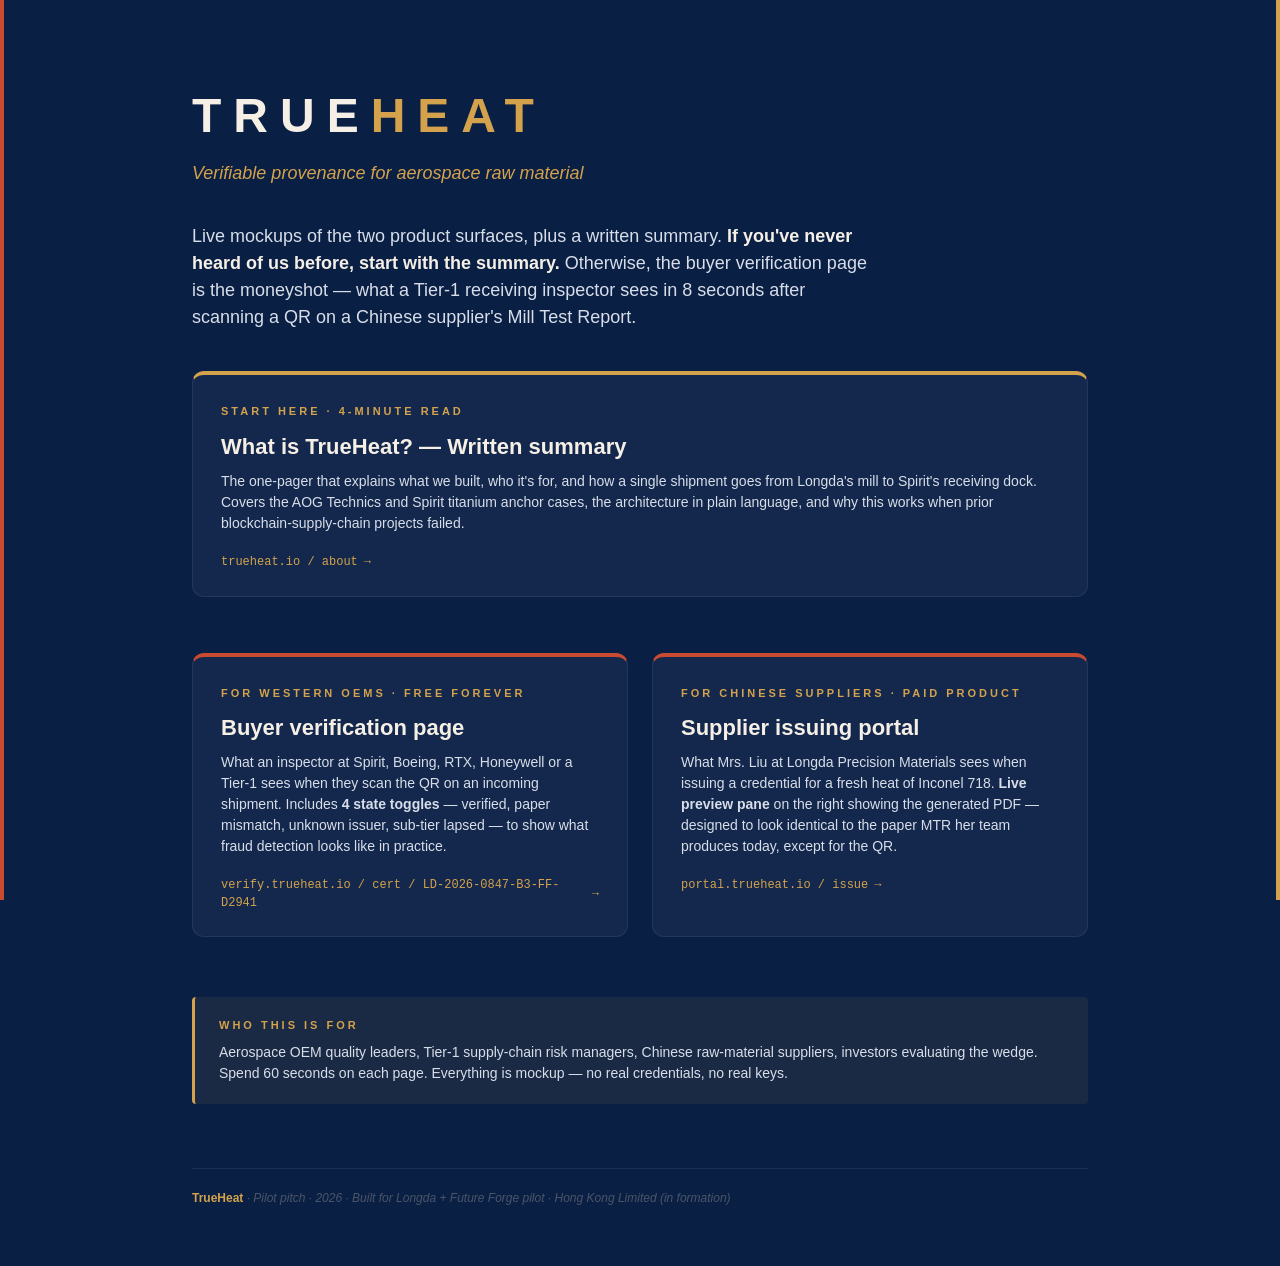
==== index.html @ ebcb7519 "Add /summary page and feature it on landing" ====
<!DOCTYPE html>
<html lang="en">
<head>
<meta charset="UTF-8">
<meta name="viewport" content="width=device-width, initial-scale=1.0">
<title>TrueHeat — Live Mocks</title>
<style>
  :root {
    --navy: #0A1F44;
    --navy-soft: #13284C;
    --cream: #F5EFE6;
    --copper: #C84B31;
    --gold: #D4A24C;
    --slate: #4A5568;
    --ice: #D8DEE9;
  }
  * { box-sizing: border-box; margin: 0; padding: 0; }
  body {
    font-family: -apple-system, BlinkMacSystemFont, "Segoe UI", Roboto, sans-serif;
    background: var(--navy);
    color: var(--cream);
    min-height: 100vh;
    line-height: 1.5;
  }
  .stripe-l, .stripe-r {
    position: fixed;
    top: 0;
    bottom: 0;
    width: 4px;
  }
  .stripe-l { left: 0; background: var(--copper); }
  .stripe-r { right: 0; background: var(--gold); }

  .container {
    max-width: 960px;
    margin: 0 auto;
    padding: 80px 32px 60px;
  }
  .brand {
    font-weight: 700;
    letter-spacing: 12px;
    font-size: 48px;
    color: var(--cream);
  }
  .brand span { color: var(--gold); }
  .tagline {
    color: var(--gold);
    font-style: italic;
    font-size: 18px;
    margin-top: 8px;
  }
  .lede {
    margin-top: 36px;
    font-size: 18px;
    color: var(--ice);
    max-width: 680px;
  }
  .lede strong { color: var(--cream); }

  .grid {
    margin-top: 56px;
    display: grid;
    grid-template-columns: 1fr 1fr;
    gap: 24px;
  }
  .card {
    background: var(--navy-soft);
    border-radius: 12px;
    padding: 28px 28px 24px;
    text-decoration: none;
    color: inherit;
    border: 1px solid rgba(255,255,255,0.08);
    border-top: 4px solid var(--copper);
    transition: transform 0.15s, border-color 0.15s;
    display: block;
  }
  .card:hover {
    transform: translateY(-3px);
    border-top-color: var(--gold);
  }
  .card .eyebrow {
    color: var(--gold);
    font-size: 11px;
    text-transform: uppercase;
    letter-spacing: 3px;
    font-weight: 700;
    margin-bottom: 10px;
  }
  .card .title {
    font-size: 22px;
    font-weight: 700;
    color: var(--cream);
    margin-bottom: 8px;
  }
  .card .body {
    color: var(--ice);
    font-size: 14px;
    margin-bottom: 14px;
  }
  .card .url {
    color: var(--gold);
    font-family: "SF Mono", Menlo, monospace;
    font-size: 12px;
    display: inline-flex;
    align-items: center;
    gap: 6px;
  }
  .card .url::after { content: "→"; transition: transform 0.15s; }
  .card:hover .url::after { transform: translateX(4px); }

  .who {
    margin-top: 60px;
    background: rgba(212,162,76,0.08);
    border-left: 3px solid var(--gold);
    padding: 20px 24px;
    border-radius: 4px;
  }
  .who h3 {
    color: var(--gold);
    text-transform: uppercase;
    letter-spacing: 3px;
    font-size: 11px;
    margin-bottom: 8px;
  }
  .who p {
    color: var(--ice);
    font-size: 14px;
  }

  .footer {
    margin-top: 64px;
    color: var(--slate);
    font-size: 12px;
    border-top: 1px solid rgba(255,255,255,0.08);
    padding-top: 20px;
    font-style: italic;
  }
  .footer strong { color: var(--gold); font-style: normal; }

  @media (max-width: 640px) {
    .container { padding: 48px 20px; }
    .brand { font-size: 32px; letter-spacing: 6px; }
    .grid { grid-template-columns: 1fr; }
  }
</style>
</head>
<body>

<div class="stripe-l"></div>
<div class="stripe-r"></div>

<div class="container">

  <div class="brand">TRUE<span>HEAT</span></div>
  <div class="tagline">Verifiable provenance for aerospace raw material</div>

  <div class="lede">
    Live mockups of the two product surfaces, plus a written summary. <strong>If you've never heard of us before, start with the summary.</strong> Otherwise, the buyer verification page is the moneyshot — what a Tier-1 receiving inspector sees in 8 seconds after scanning a QR on a Chinese supplier's Mill Test Report.
  </div>

  <a href="summary.html" class="card" style="margin-top:40px;display:block;border-top-color:var(--gold);">
    <div class="eyebrow" style="color:var(--gold);">Start here · 4-minute read</div>
    <div class="title">What is TrueHeat? — Written summary</div>
    <div class="body">
      The one-pager that explains what we built, who it's for, and how a single shipment goes from Longda's mill to Spirit's receiving dock. Covers the AOG Technics and Spirit titanium anchor cases, the architecture in plain language, and why this works when prior blockchain-supply-chain projects failed.
    </div>
    <div class="url" style="color:var(--gold);">trueheat.io / about</div>
  </a>

  <div class="grid">

    <a href="buyer-verify.html" class="card">
      <div class="eyebrow">For Western OEMs · Free forever</div>
      <div class="title">Buyer verification page</div>
      <div class="body">
        What an inspector at Spirit, Boeing, RTX, Honeywell or a Tier-1 sees when they scan the QR on an incoming shipment. Includes <strong>4 state toggles</strong> — verified, paper mismatch, unknown issuer, sub-tier lapsed — to show what fraud detection looks like in practice.
      </div>
      <div class="url">verify.trueheat.io / cert / LD-2026-0847-B3-FF-D2941</div>
    </a>

    <a href="supplier-portal.html" class="card">
      <div class="eyebrow">For Chinese suppliers · Paid product</div>
      <div class="title">Supplier issuing portal</div>
      <div class="body">
        What Mrs. Liu at Longda Precision Materials sees when issuing a credential for a fresh heat of Inconel 718. <strong>Live preview pane</strong> on the right showing the generated PDF — designed to look identical to the paper MTR her team produces today, except for the QR.
      </div>
      <div class="url">portal.trueheat.io / issue</div>
    </a>

  </div>

  <div class="who">
    <h3>Who this is for</h3>
    <p>
      Aerospace OEM quality leaders, Tier-1 supply-chain risk managers, Chinese raw-material suppliers, investors evaluating the wedge. Spend 60 seconds on each page. Everything is mockup — no real credentials, no real keys.
    </p>
  </div>

  <div class="footer">
    <strong>TrueHeat</strong> · Pilot pitch · 2026 · Built for Longda + Future Forge pilot · Hong Kong Limited (in formation)
  </div>

</div>

</body>
</html>
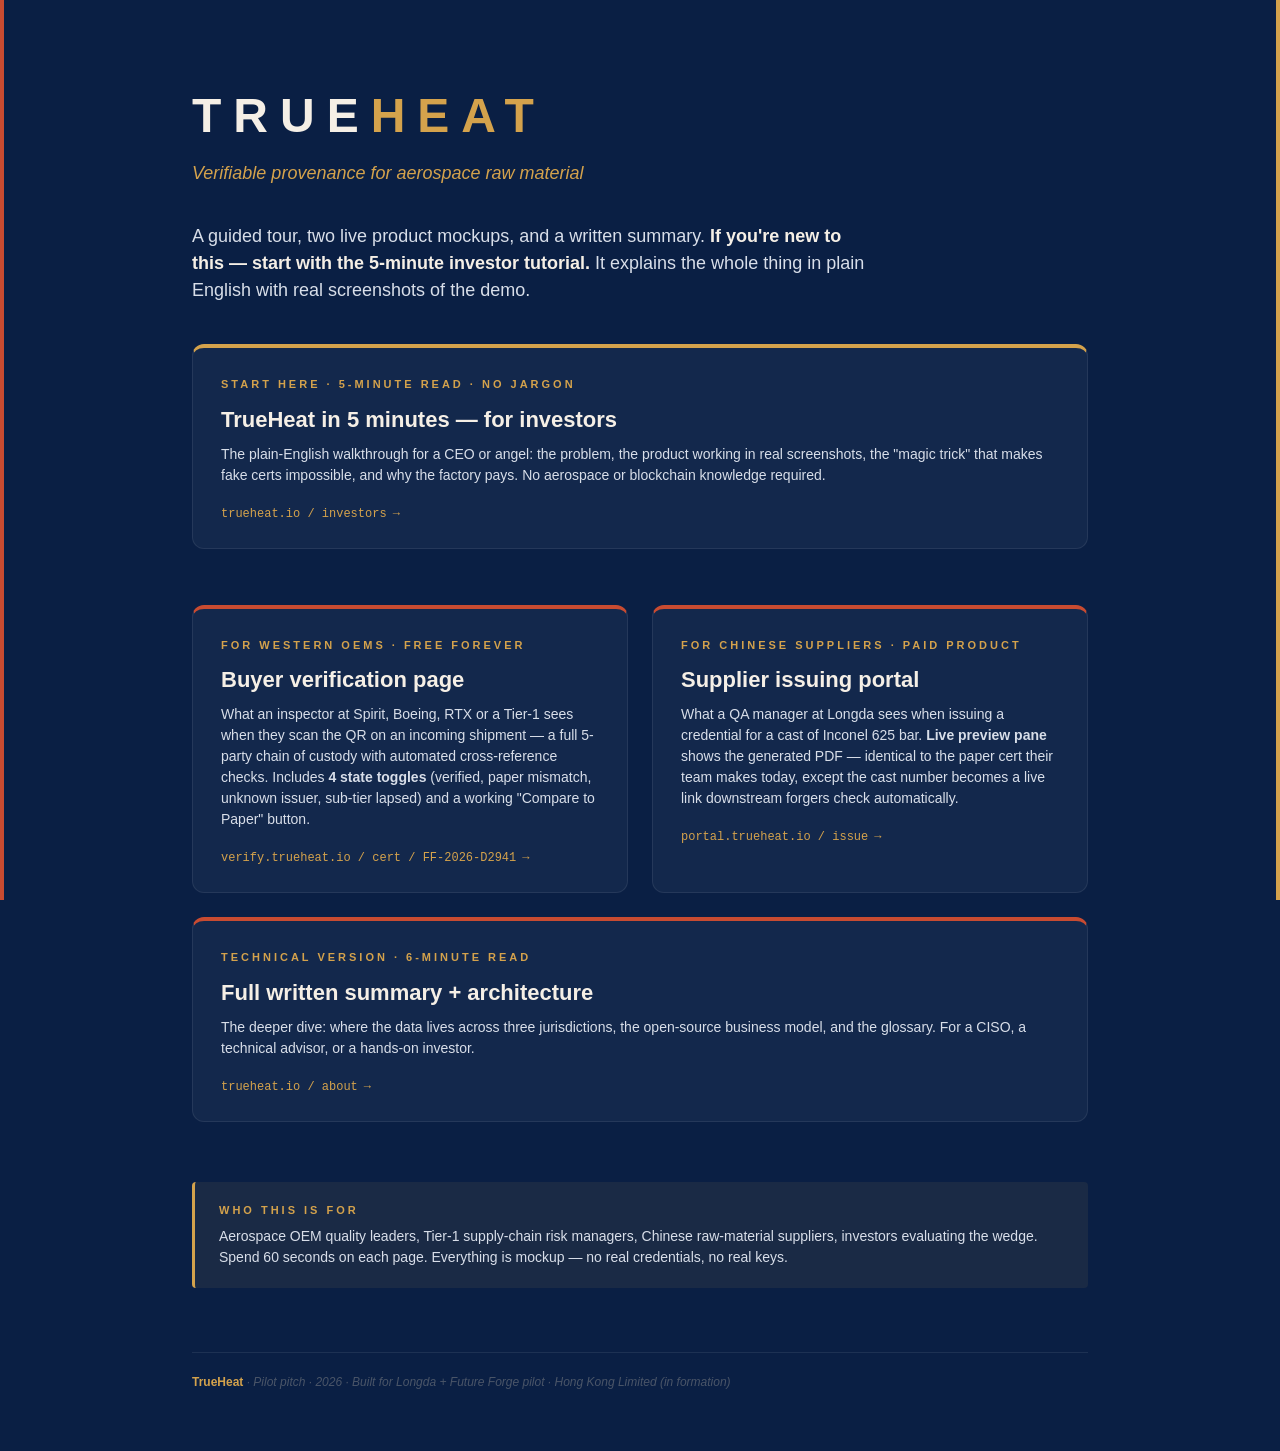
==== commit 70dba547: "Ground demo in real aerospace cert structure (Inconel 625 5-party chain); add investor tutorial with" ====
--- a/index.html
+++ b/index.html
@@ -155,16 +155,16 @@
   <div class="tagline">Verifiable provenance for aerospace raw material</div>
 
   <div class="lede">
-    Live mockups of the two product surfaces, plus a written summary. <strong>If you've never heard of us before, start with the summary.</strong> Otherwise, the buyer verification page is the moneyshot — what a Tier-1 receiving inspector sees in 8 seconds after scanning a QR on a Chinese supplier's Mill Test Report.
-  </div>
-
-  <a href="summary.html" class="card" style="margin-top:40px;display:block;border-top-color:var(--gold);">
-    <div class="eyebrow" style="color:var(--gold);">Start here · 4-minute read</div>
-    <div class="title">What is TrueHeat? — Written summary</div>
+    A guided tour, two live product mockups, and a written summary. <strong>If you're new to this — start with the 5-minute investor tutorial.</strong> It explains the whole thing in plain English with real screenshots of the demo.
+  </div>
+
+  <a href="investor-tutorial.html" class="card" style="margin-top:40px;display:block;border-top-color:var(--gold);">
+    <div class="eyebrow" style="color:var(--gold);">Start here · 5-minute read · no jargon</div>
+    <div class="title">TrueHeat in 5 minutes — for investors</div>
     <div class="body">
-      The one-pager that explains what we built, who it's for, and how a single shipment goes from Longda's mill to Spirit's receiving dock. Covers the AOG Technics and Spirit titanium anchor cases, the architecture in plain language, and why this works when prior blockchain-supply-chain projects failed.
+      The plain-English walkthrough for a CEO or angel: the problem, the product working in real screenshots, the "magic trick" that makes fake certs impossible, and why the factory pays. No aerospace or blockchain knowledge required.
     </div>
-    <div class="url" style="color:var(--gold);">trueheat.io / about</div>
+    <div class="url" style="color:var(--gold);">trueheat.io / investors</div>
   </a>
 
   <div class="grid">
@@ -173,21 +173,30 @@
       <div class="eyebrow">For Western OEMs · Free forever</div>
       <div class="title">Buyer verification page</div>
       <div class="body">
-        What an inspector at Spirit, Boeing, RTX, Honeywell or a Tier-1 sees when they scan the QR on an incoming shipment. Includes <strong>4 state toggles</strong> — verified, paper mismatch, unknown issuer, sub-tier lapsed — to show what fraud detection looks like in practice.
+        What an inspector at Spirit, Boeing, RTX or a Tier-1 sees when they scan the QR on an incoming shipment — a full 5-party chain of custody with automated cross-reference checks. Includes <strong>4 state toggles</strong> (verified, paper mismatch, unknown issuer, sub-tier lapsed) and a working "Compare to Paper" button.
       </div>
-      <div class="url">verify.trueheat.io / cert / LD-2026-0847-B3-FF-D2941</div>
+      <div class="url">verify.trueheat.io / cert / FF-2026-D2941</div>
     </a>
 
     <a href="supplier-portal.html" class="card">
       <div class="eyebrow">For Chinese suppliers · Paid product</div>
       <div class="title">Supplier issuing portal</div>
       <div class="body">
-        What Mrs. Liu at Longda Precision Materials sees when issuing a credential for a fresh heat of Inconel 718. <strong>Live preview pane</strong> on the right showing the generated PDF — designed to look identical to the paper MTR her team produces today, except for the QR.
+        What a QA manager at Longda sees when issuing a credential for a cast of Inconel 625 bar. <strong>Live preview pane</strong> shows the generated PDF — identical to the paper cert their team makes today, except the cast number becomes a live link downstream forgers check automatically.
       </div>
       <div class="url">portal.trueheat.io / issue</div>
     </a>
 
   </div>
+
+  <a href="summary.html" class="card" style="margin-top:24px;display:block;">
+    <div class="eyebrow">Technical version · 6-minute read</div>
+    <div class="title">Full written summary + architecture</div>
+    <div class="body">
+      The deeper dive: where the data lives across three jurisdictions, the open-source business model, and the glossary. For a CISO, a technical advisor, or a hands-on investor.
+    </div>
+    <div class="url">trueheat.io / about</div>
+  </a>
 
   <div class="who">
     <h3>Who this is for</h3>
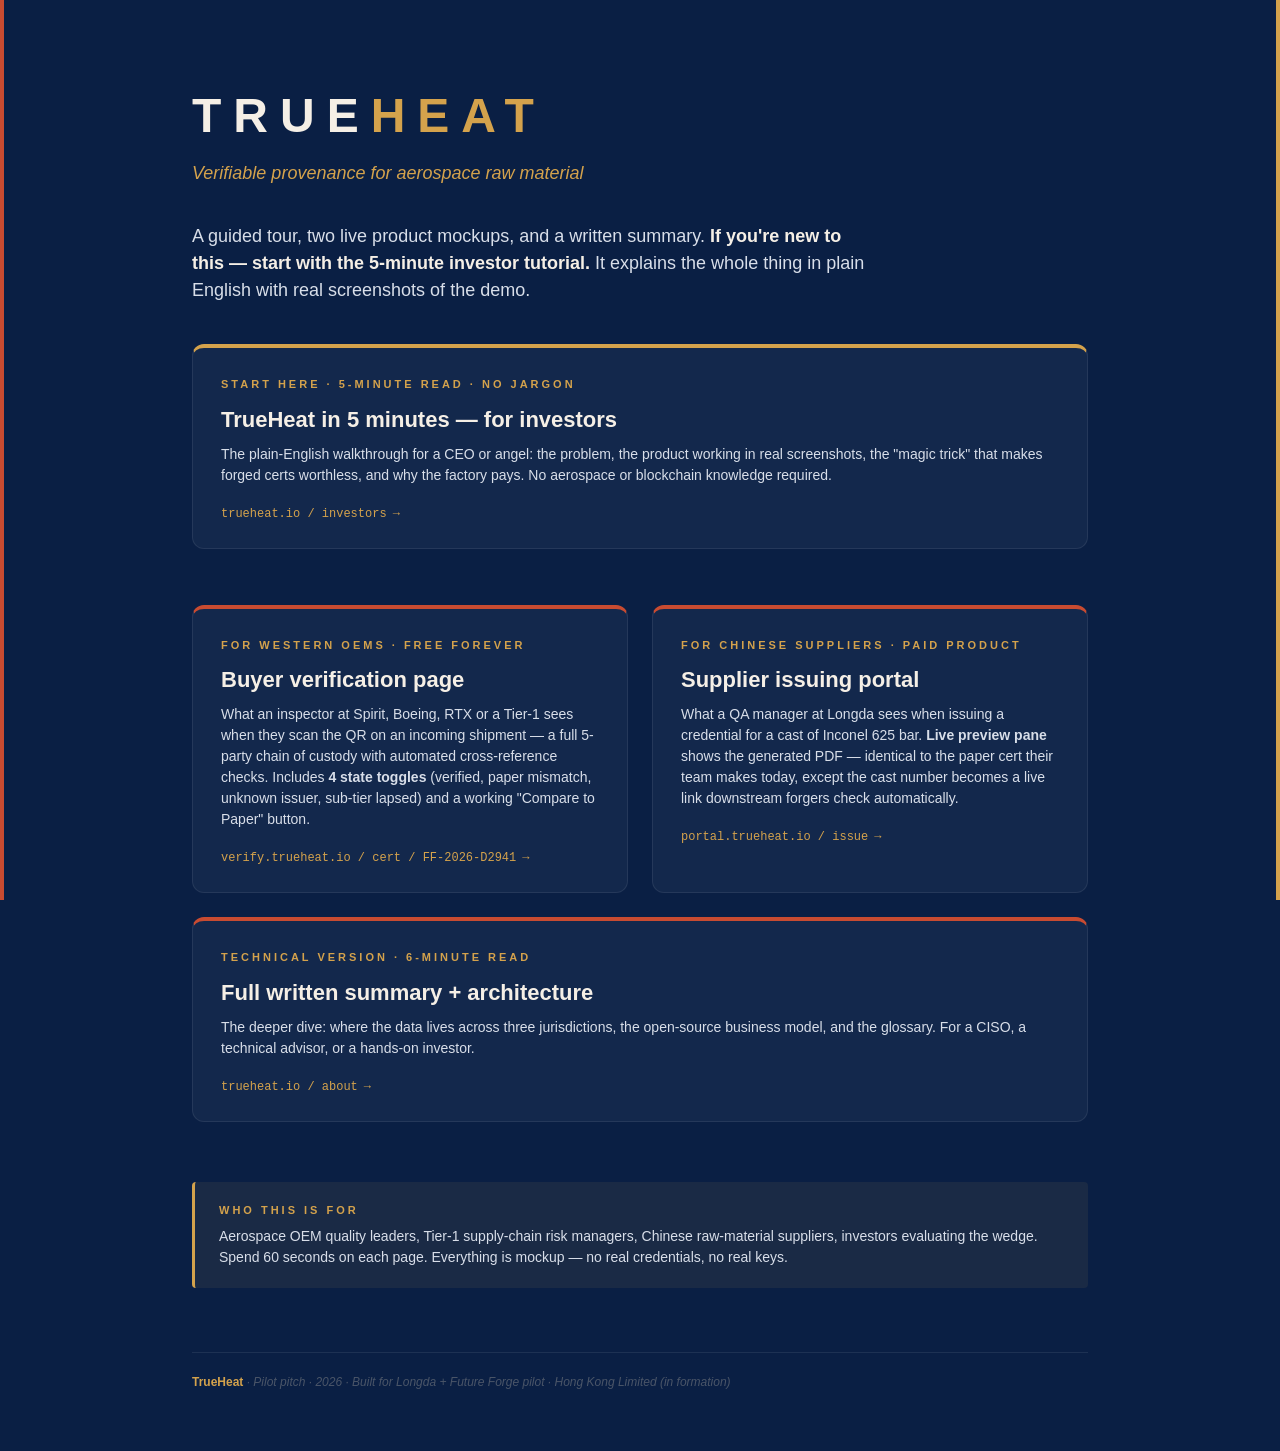
==== commit 57947c52: "Claim discipline: 'forged certificate worthless' not 'impossible to fake'; add honest-limit section " ====
--- a/index.html
+++ b/index.html
@@ -162,7 +162,7 @@
     <div class="eyebrow" style="color:var(--gold);">Start here · 5-minute read · no jargon</div>
     <div class="title">TrueHeat in 5 minutes — for investors</div>
     <div class="body">
-      The plain-English walkthrough for a CEO or angel: the problem, the product working in real screenshots, the "magic trick" that makes fake certs impossible, and why the factory pays. No aerospace or blockchain knowledge required.
+      The plain-English walkthrough for a CEO or angel: the problem, the product working in real screenshots, the "magic trick" that makes forged certs worthless, and why the factory pays. No aerospace or blockchain knowledge required.
     </div>
     <div class="url" style="color:var(--gold);">trueheat.io / investors</div>
   </a>
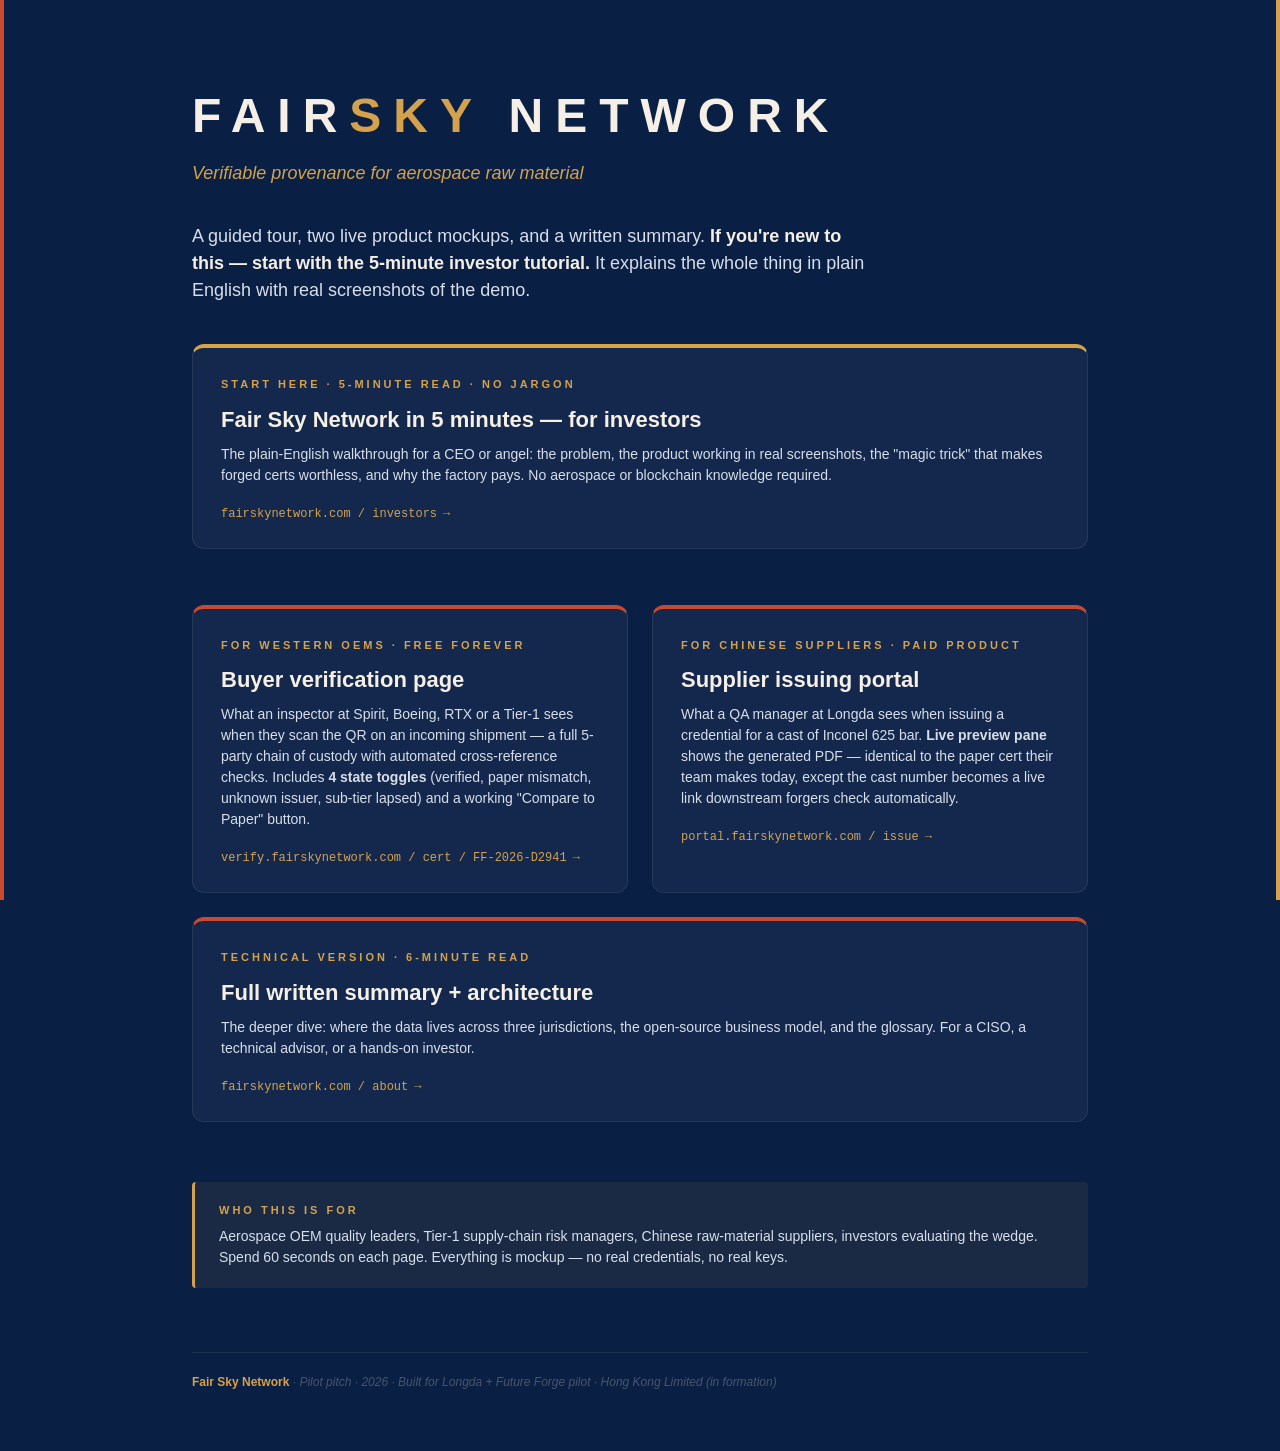
==== commit 8e393b54: "Rebrand: TrueHeat → Fair Sky Network (pages + screenshots) Co-Authored-By: Claude Fable 5 <noreply@a" ====
--- a/index.html
+++ b/index.html
@@ -3,7 +3,7 @@
 <head>
 <meta charset="UTF-8">
 <meta name="viewport" content="width=device-width, initial-scale=1.0">
-<title>TrueHeat — Live Mocks</title>
+<title>Fair Sky Network — Live Mocks</title>
 <style>
   :root {
     --navy: #0A1F44;
@@ -151,7 +151,7 @@
 
 <div class="container">
 
-  <div class="brand">TRUE<span>HEAT</span></div>
+  <div class="brand">FAIR<span>SKY</span> NETWORK</div>
   <div class="tagline">Verifiable provenance for aerospace raw material</div>
 
   <div class="lede">
@@ -160,11 +160,11 @@
 
   <a href="investor-tutorial.html" class="card" style="margin-top:40px;display:block;border-top-color:var(--gold);">
     <div class="eyebrow" style="color:var(--gold);">Start here · 5-minute read · no jargon</div>
-    <div class="title">TrueHeat in 5 minutes — for investors</div>
+    <div class="title">Fair Sky Network in 5 minutes — for investors</div>
     <div class="body">
       The plain-English walkthrough for a CEO or angel: the problem, the product working in real screenshots, the "magic trick" that makes forged certs worthless, and why the factory pays. No aerospace or blockchain knowledge required.
     </div>
-    <div class="url" style="color:var(--gold);">trueheat.io / investors</div>
+    <div class="url" style="color:var(--gold);">fairskynetwork.com / investors</div>
   </a>
 
   <div class="grid">
@@ -175,7 +175,7 @@
       <div class="body">
         What an inspector at Spirit, Boeing, RTX or a Tier-1 sees when they scan the QR on an incoming shipment — a full 5-party chain of custody with automated cross-reference checks. Includes <strong>4 state toggles</strong> (verified, paper mismatch, unknown issuer, sub-tier lapsed) and a working "Compare to Paper" button.
       </div>
-      <div class="url">verify.trueheat.io / cert / FF-2026-D2941</div>
+      <div class="url">verify.fairskynetwork.com / cert / FF-2026-D2941</div>
     </a>
 
     <a href="supplier-portal.html" class="card">
@@ -184,7 +184,7 @@
       <div class="body">
         What a QA manager at Longda sees when issuing a credential for a cast of Inconel 625 bar. <strong>Live preview pane</strong> shows the generated PDF — identical to the paper cert their team makes today, except the cast number becomes a live link downstream forgers check automatically.
       </div>
-      <div class="url">portal.trueheat.io / issue</div>
+      <div class="url">portal.fairskynetwork.com / issue</div>
     </a>
 
   </div>
@@ -195,7 +195,7 @@
     <div class="body">
       The deeper dive: where the data lives across three jurisdictions, the open-source business model, and the glossary. For a CISO, a technical advisor, or a hands-on investor.
     </div>
-    <div class="url">trueheat.io / about</div>
+    <div class="url">fairskynetwork.com / about</div>
   </a>
 
   <div class="who">
@@ -206,7 +206,7 @@
   </div>
 
   <div class="footer">
-    <strong>TrueHeat</strong> · Pilot pitch · 2026 · Built for Longda + Future Forge pilot · Hong Kong Limited (in formation)
+    <strong>Fair Sky Network</strong> · Pilot pitch · 2026 · Built for Longda + Future Forge pilot · Hong Kong Limited (in formation)
   </div>
 
 </div>
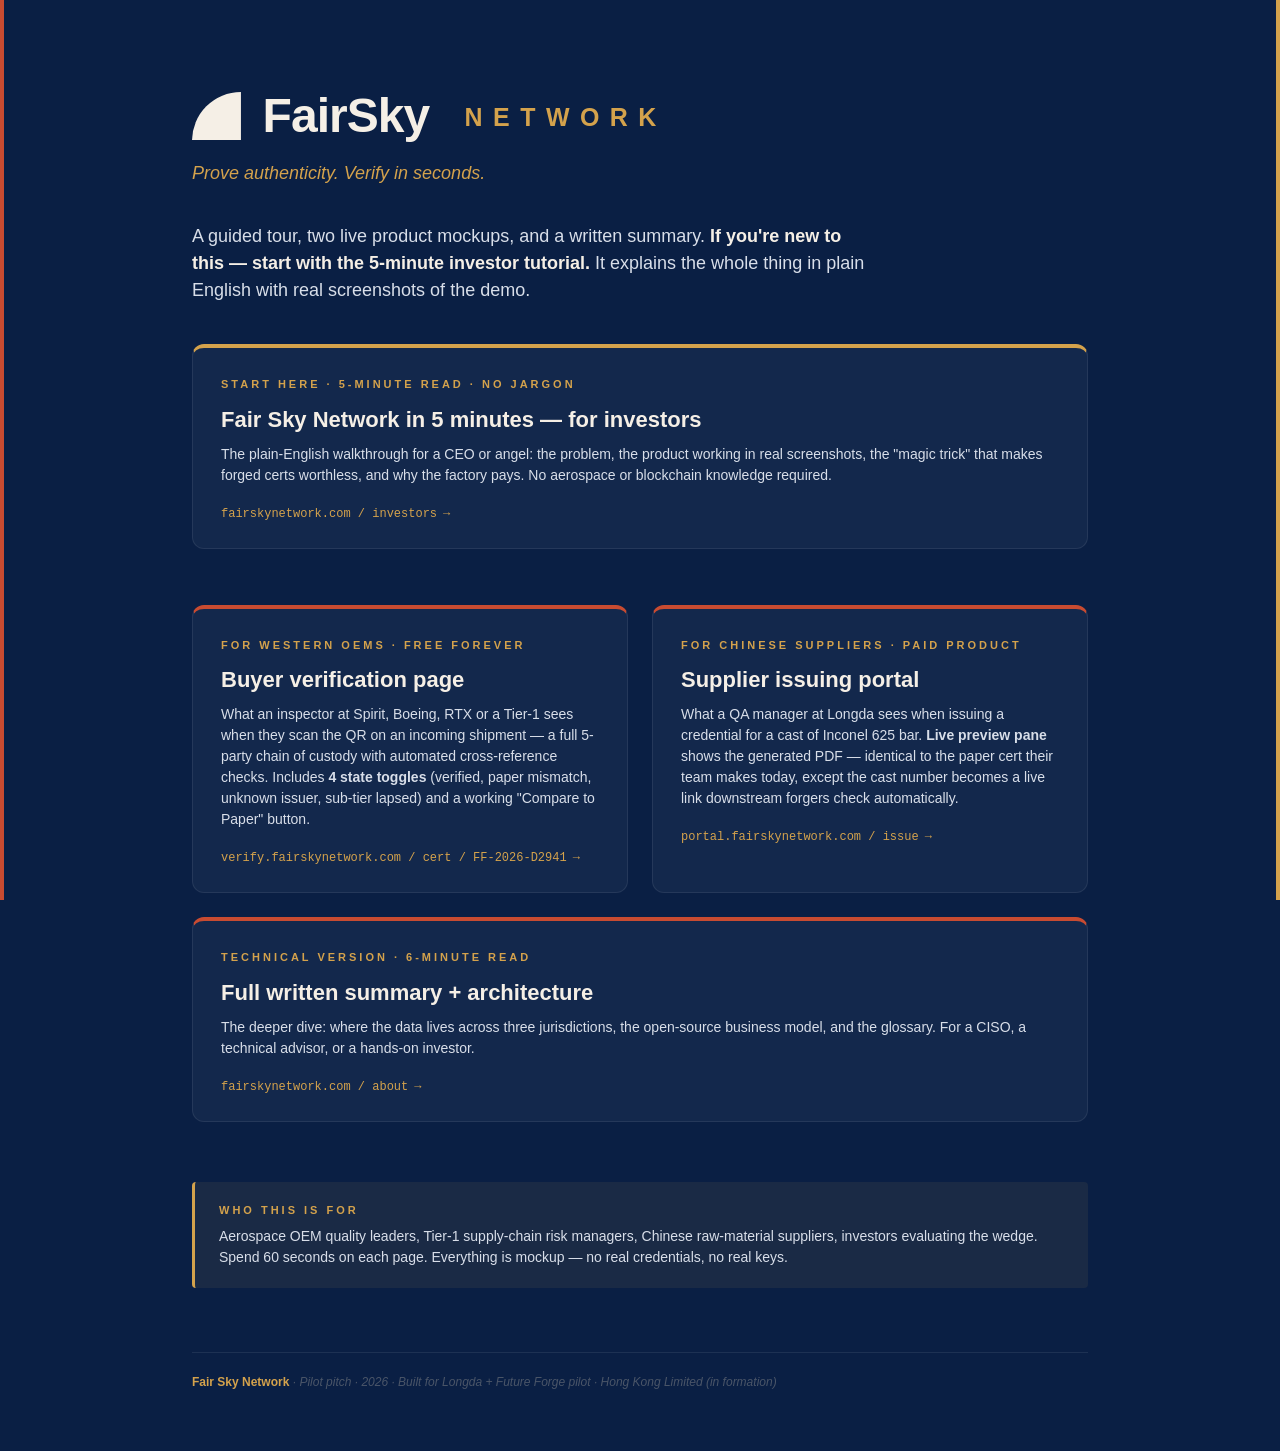
==== commit e5855e97: "Brand pass: quarter-sun FairSky lockup on all pages; tagline 'Prove authenticity. Verify in seconds." ====
--- a/index.html
+++ b/index.html
@@ -142,6 +142,12 @@
     .brand { font-size: 32px; letter-spacing: 6px; }
     .grid { grid-template-columns: 1fr; }
   }
+
+  /* Fair Sky quarter-sun lockup (brand pass 2026-10-16) */
+  .brand{display:inline-flex;align-items:center;gap:.45em;letter-spacing:-0.02em !important;font-weight:800 !important;text-transform:none !important;}
+  .brand .qsun{height:1.02em;width:1.02em;display:block;flex:none;}
+  .brand .fs{color:inherit !important;letter-spacing:-0.02em;}
+  .brand .net{font-weight:600;letter-spacing:.42em;font-size:.52em;color:#D4A24C;margin-left:.55em;transform:translateY(.08em);}
 </style>
 </head>
 <body>
@@ -151,8 +157,8 @@
 
 <div class="container">
 
-  <div class="brand">FAIR<span>SKY</span> NETWORK</div>
-  <div class="tagline">Verifiable provenance for aerospace raw material</div>
+  <div class="brand"><svg class="qsun" viewBox="0 0 100 100" aria-hidden="true"><path d="M0 100 A100 100 0 0 1 100 0 L100 100 Z" fill="currentColor"/></svg><span class="fs">FairSky</span><span class="net">NETWORK</span></div>
+  <div class="tagline">Prove authenticity. Verify in seconds.</div>
 
   <div class="lede">
     A guided tour, two live product mockups, and a written summary. <strong>If you're new to this — start with the 5-minute investor tutorial.</strong> It explains the whole thing in plain English with real screenshots of the demo.
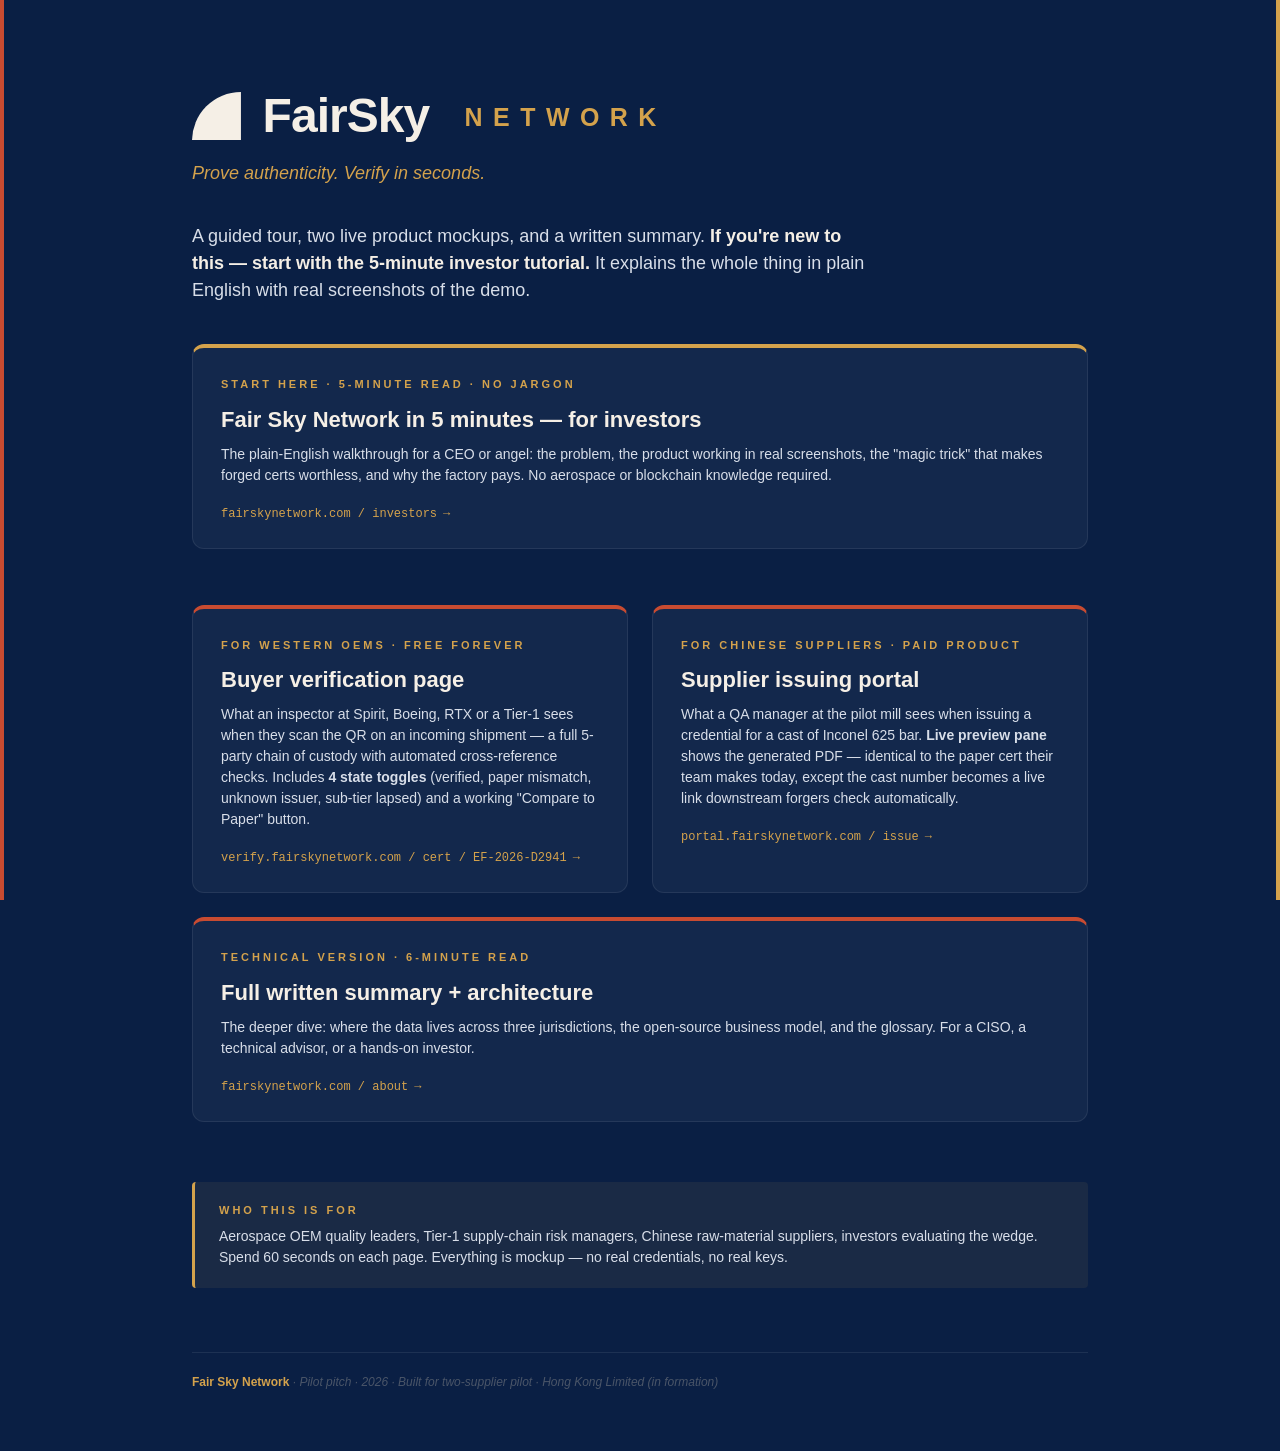
==== commit 8611512e: "Data hygiene: fictional identifiers and synthetic party names throughout - Heat/cast family BLH04xx " ====
--- a/index.html
+++ b/index.html
@@ -1,6 +1,7 @@
 <!DOCTYPE html>
 <html lang="en">
 <head>
+<meta name="robots" content="noindex, nofollow">
 <meta charset="UTF-8">
 <meta name="viewport" content="width=device-width, initial-scale=1.0">
 <title>Fair Sky Network — Live Mocks</title>
@@ -181,14 +182,14 @@
       <div class="body">
         What an inspector at Spirit, Boeing, RTX or a Tier-1 sees when they scan the QR on an incoming shipment — a full 5-party chain of custody with automated cross-reference checks. Includes <strong>4 state toggles</strong> (verified, paper mismatch, unknown issuer, sub-tier lapsed) and a working "Compare to Paper" button.
       </div>
-      <div class="url">verify.fairskynetwork.com / cert / FF-2026-D2941</div>
+      <div class="url">verify.fairskynetwork.com / cert / EF-2026-D2941</div>
     </a>
 
     <a href="supplier-portal.html" class="card">
       <div class="eyebrow">For Chinese suppliers · Paid product</div>
       <div class="title">Supplier issuing portal</div>
       <div class="body">
-        What a QA manager at Longda sees when issuing a credential for a cast of Inconel 625 bar. <strong>Live preview pane</strong> shows the generated PDF — identical to the paper cert their team makes today, except the cast number becomes a live link downstream forgers check automatically.
+        What a QA manager at the pilot mill sees when issuing a credential for a cast of Inconel 625 bar. <strong>Live preview pane</strong> shows the generated PDF — identical to the paper cert their team makes today, except the cast number becomes a live link downstream forgers check automatically.
       </div>
       <div class="url">portal.fairskynetwork.com / issue</div>
     </a>
@@ -212,7 +213,7 @@
   </div>
 
   <div class="footer">
-    <strong>Fair Sky Network</strong> · Pilot pitch · 2026 · Built for Longda + Future Forge pilot · Hong Kong Limited (in formation)
+    <strong>Fair Sky Network</strong> · Pilot pitch · 2026 · Built for two-supplier pilot · Hong Kong Limited (in formation)
   </div>
 
 </div>
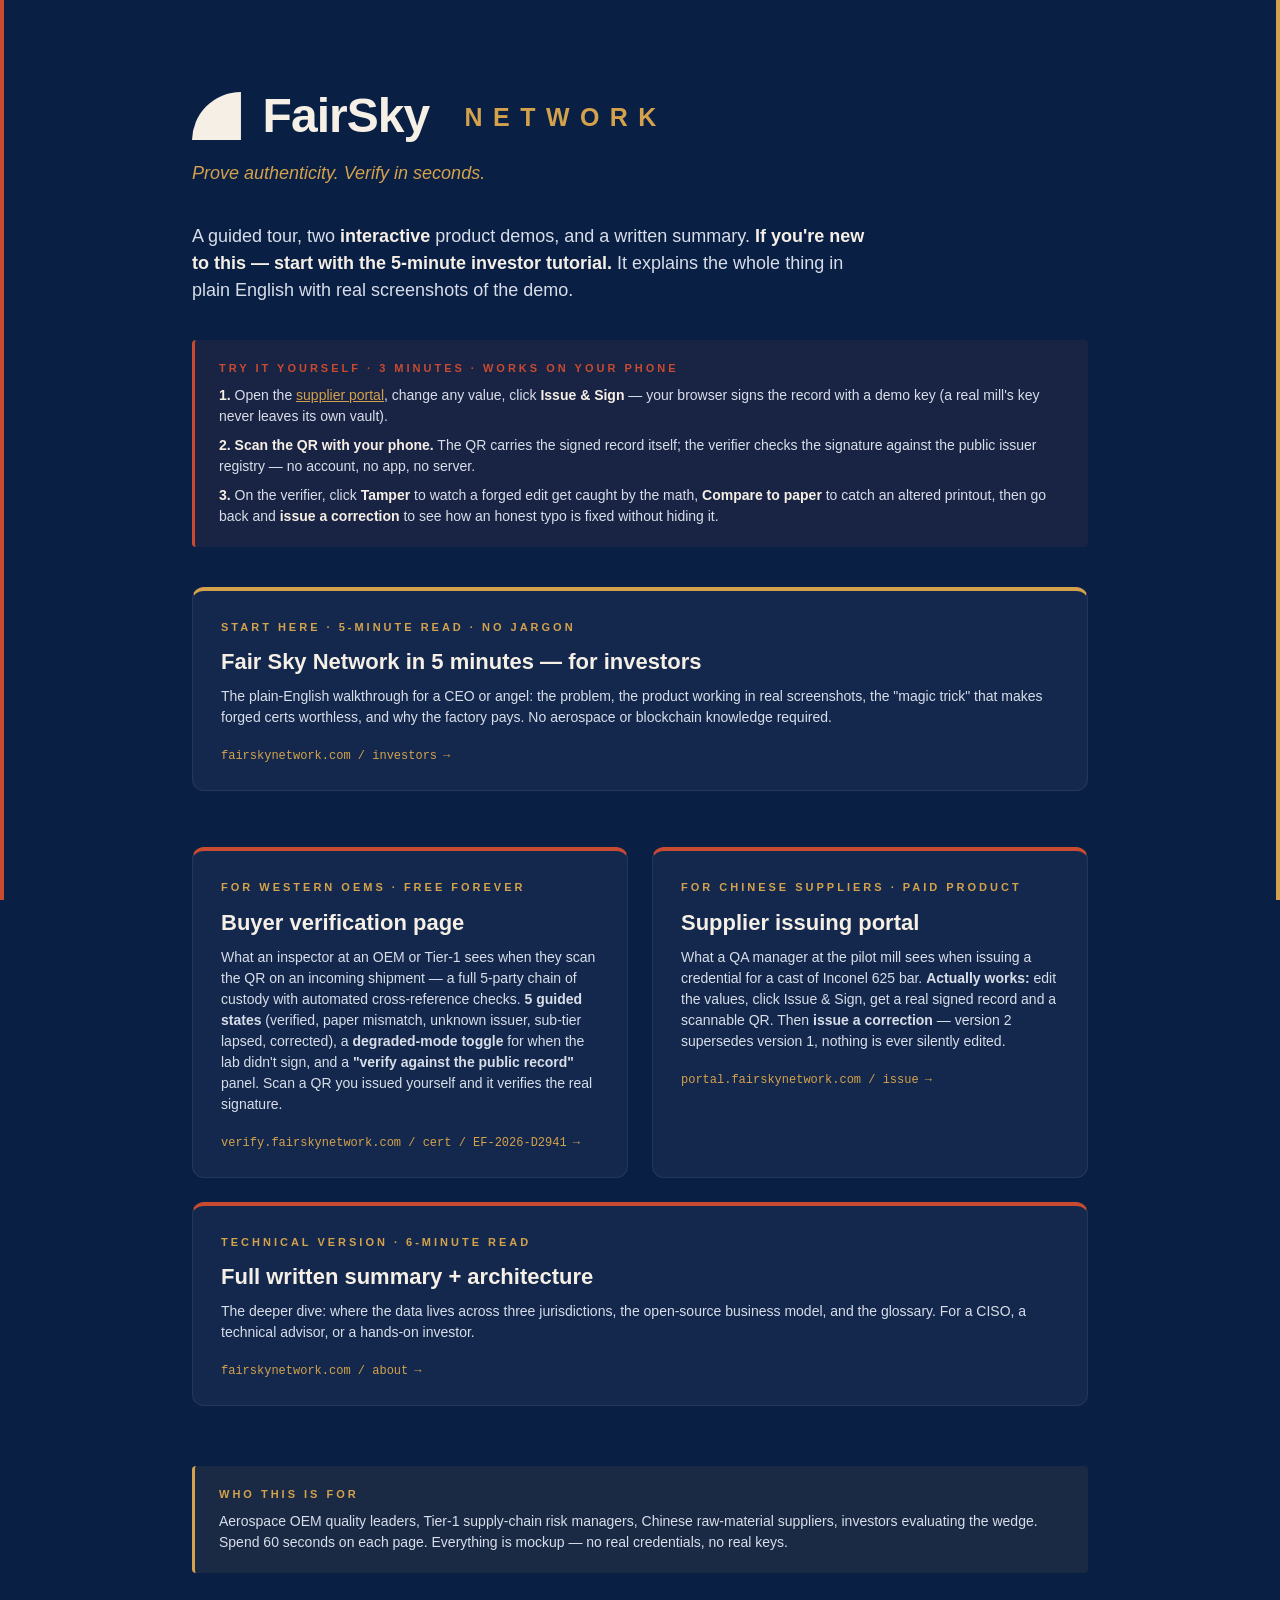
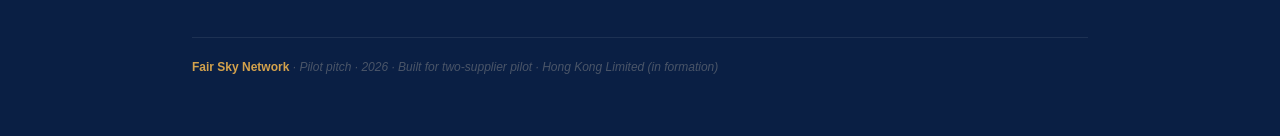
==== commit 55eeb53a: "Interactive demos: real in-browser signing, scannable QR, corrections, tamper/paper checks - demo-cr" ====
--- a/index.html
+++ b/index.html
@@ -162,7 +162,14 @@
   <div class="tagline">Prove authenticity. Verify in seconds.</div>
 
   <div class="lede">
-    A guided tour, two live product mockups, and a written summary. <strong>If you're new to this — start with the 5-minute investor tutorial.</strong> It explains the whole thing in plain English with real screenshots of the demo.
+    A guided tour, two <strong>interactive</strong> product demos, and a written summary. <strong>If you're new to this — start with the 5-minute investor tutorial.</strong> It explains the whole thing in plain English with real screenshots of the demo.
+  </div>
+
+  <div class="who" style="margin-top:36px;border-left-color:var(--copper);background:rgba(200,75,49,0.08);">
+    <h3 style="color:var(--copper);">Try it yourself · 3 minutes · works on your phone</h3>
+    <p style="margin-bottom:8px;"><strong style="color:var(--cream);">1.</strong> Open the <a href="supplier-portal.html" style="color:var(--gold);">supplier portal</a>, change any value, click <strong style="color:var(--cream);">Issue &amp; Sign</strong> — your browser signs the record with a demo key (a real mill's key never leaves its own vault).</p>
+    <p style="margin-bottom:8px;"><strong style="color:var(--cream);">2.</strong> <strong style="color:var(--cream);">Scan the QR with your phone.</strong> The QR carries the signed record itself; the verifier checks the signature against the public issuer registry — no account, no app, no server.</p>
+    <p><strong style="color:var(--cream);">3.</strong> On the verifier, click <strong style="color:var(--cream);">Tamper</strong> to watch a forged edit get caught by the math, <strong style="color:var(--cream);">Compare to paper</strong> to catch an altered printout, then go back and <strong style="color:var(--cream);">issue a correction</strong> to see how an honest typo is fixed without hiding it.</p>
   </div>
 
   <a href="investor-tutorial.html" class="card" style="margin-top:40px;display:block;border-top-color:var(--gold);">
@@ -180,7 +187,7 @@
       <div class="eyebrow">For Western OEMs · Free forever</div>
       <div class="title">Buyer verification page</div>
       <div class="body">
-        What an inspector at Spirit, Boeing, RTX or a Tier-1 sees when they scan the QR on an incoming shipment — a full 5-party chain of custody with automated cross-reference checks. Includes <strong>4 state toggles</strong> (verified, paper mismatch, unknown issuer, sub-tier lapsed) and a working "Compare to Paper" button.
+        What an inspector at an OEM or Tier-1 sees when they scan the QR on an incoming shipment — a full 5-party chain of custody with automated cross-reference checks. <strong>5 guided states</strong> (verified, paper mismatch, unknown issuer, sub-tier lapsed, corrected), a <strong>degraded-mode toggle</strong> for when the lab didn't sign, and a <strong>"verify against the public record"</strong> panel. Scan a QR you issued yourself and it verifies the real signature.
       </div>
       <div class="url">verify.fairskynetwork.com / cert / EF-2026-D2941</div>
     </a>
@@ -189,7 +196,7 @@
       <div class="eyebrow">For Chinese suppliers · Paid product</div>
       <div class="title">Supplier issuing portal</div>
       <div class="body">
-        What a QA manager at the pilot mill sees when issuing a credential for a cast of Inconel 625 bar. <strong>Live preview pane</strong> shows the generated PDF — identical to the paper cert their team makes today, except the cast number becomes a live link downstream forgers check automatically.
+        What a QA manager at the pilot mill sees when issuing a credential for a cast of Inconel 625 bar. <strong>Actually works:</strong> edit the values, click Issue &amp; Sign, get a real signed record and a scannable QR. Then <strong>issue a correction</strong> — version 2 supersedes version 1, nothing is ever silently edited.
       </div>
       <div class="url">portal.fairskynetwork.com / issue</div>
     </a>
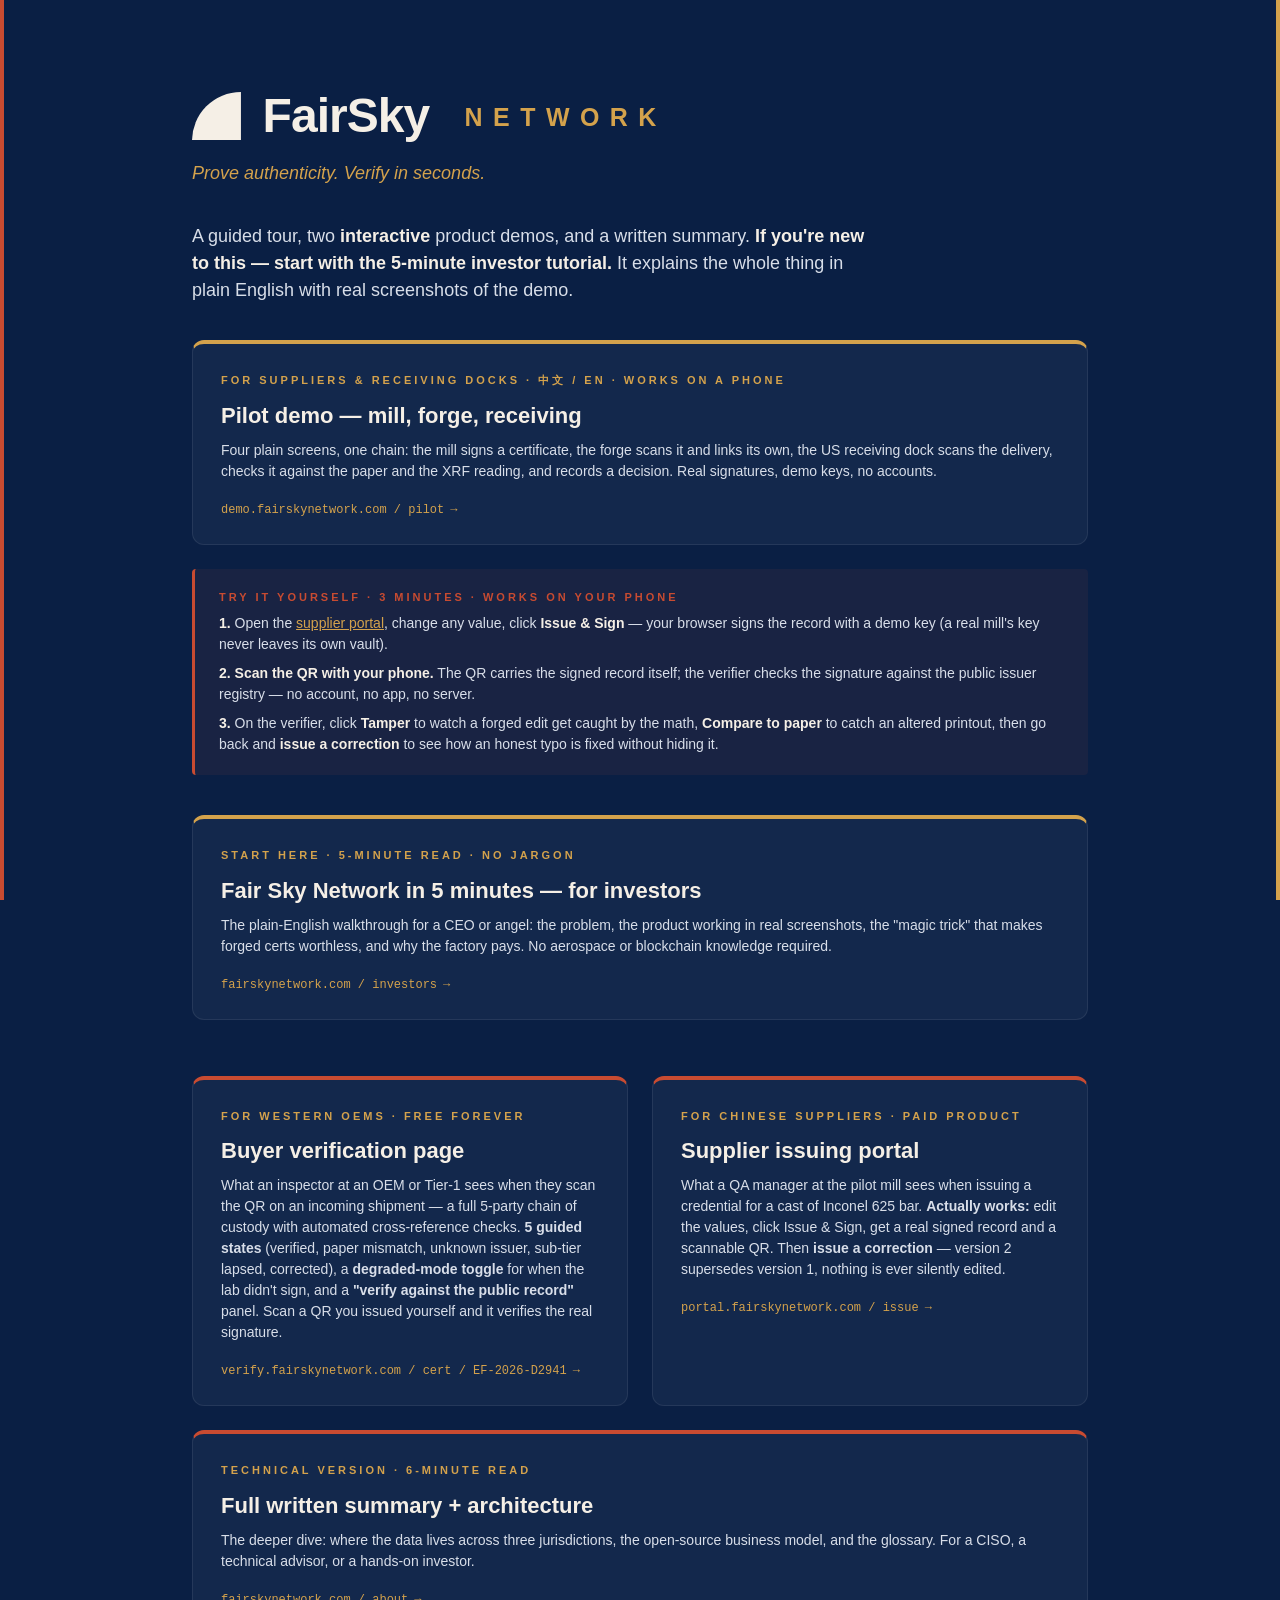
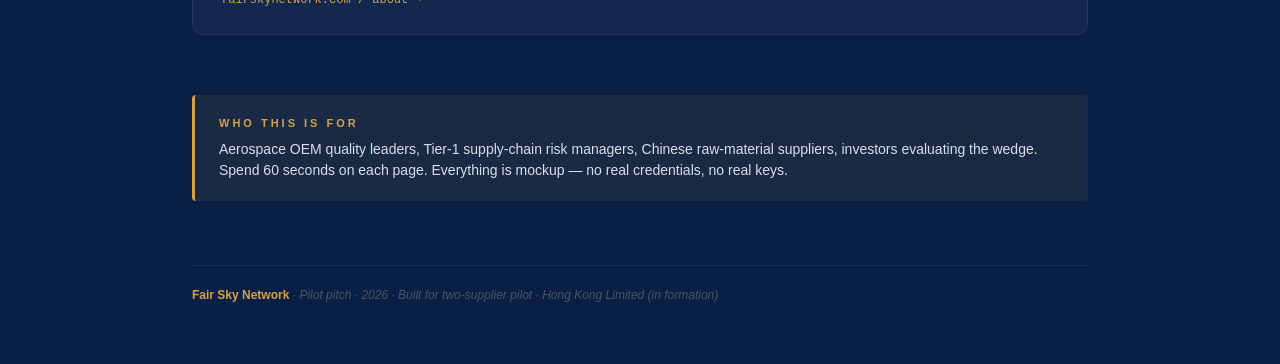
==== commit fef4aba3: "Pilot demo: mill / forge / receive / verify pages (中文/EN, phone-first) - pilot.js: ECDSA P-256 signi" ====
--- a/index.html
+++ b/index.html
@@ -165,7 +165,9 @@
     A guided tour, two <strong>interactive</strong> product demos, and a written summary. <strong>If you're new to this — start with the 5-minute investor tutorial.</strong> It explains the whole thing in plain English with real screenshots of the demo.
   </div>
 
-  <div class="who" style="margin-top:36px;border-left-color:var(--copper);background:rgba(200,75,49,0.08);">
+  <a href="pilot.html" class="card" style="margin-top:36px;display:block;border-top-color:var(--gold);"><div class="eyebrow" style="color:var(--gold);">For suppliers &amp; receiving docks · 中文 / EN · works on a phone</div><div class="title">Pilot demo — mill, forge, receiving</div><div class="body">Four plain screens, one chain: the mill signs a certificate, the forge scans it and links its own, the US receiving dock scans the delivery, checks it against the paper and the XRF reading, and records a decision. Real signatures, demo keys, no accounts.</div><div class="url" style="color:var(--gold);">demo.fairskynetwork.com / pilot</div></a>
+
+  <div class="who" style="margin-top:24px;border-left-color:var(--copper);background:rgba(200,75,49,0.08);">
     <h3 style="color:var(--copper);">Try it yourself · 3 minutes · works on your phone</h3>
     <p style="margin-bottom:8px;"><strong style="color:var(--cream);">1.</strong> Open the <a href="supplier-portal.html" style="color:var(--gold);">supplier portal</a>, change any value, click <strong style="color:var(--cream);">Issue &amp; Sign</strong> — your browser signs the record with a demo key (a real mill's key never leaves its own vault).</p>
     <p style="margin-bottom:8px;"><strong style="color:var(--cream);">2.</strong> <strong style="color:var(--cream);">Scan the QR with your phone.</strong> The QR carries the signed record itself; the verifier checks the signature against the public issuer registry — no account, no app, no server.</p>
